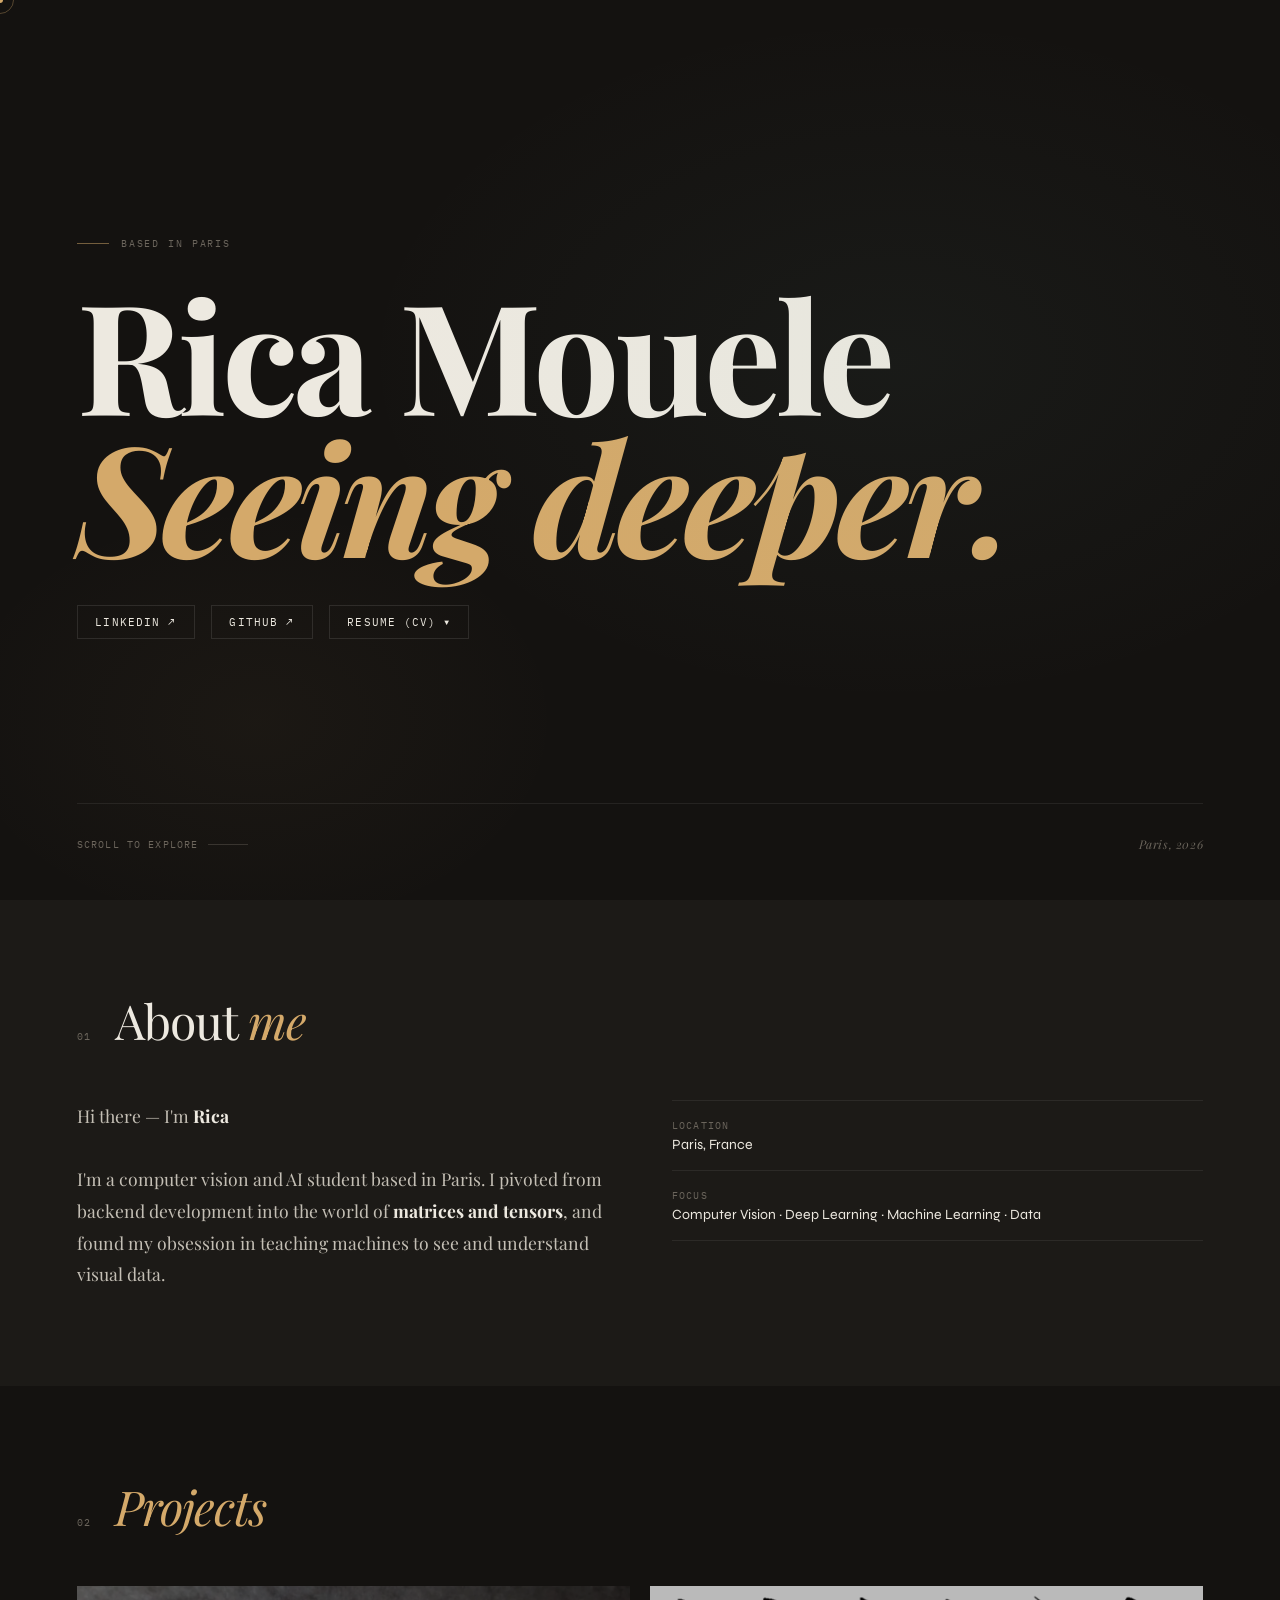
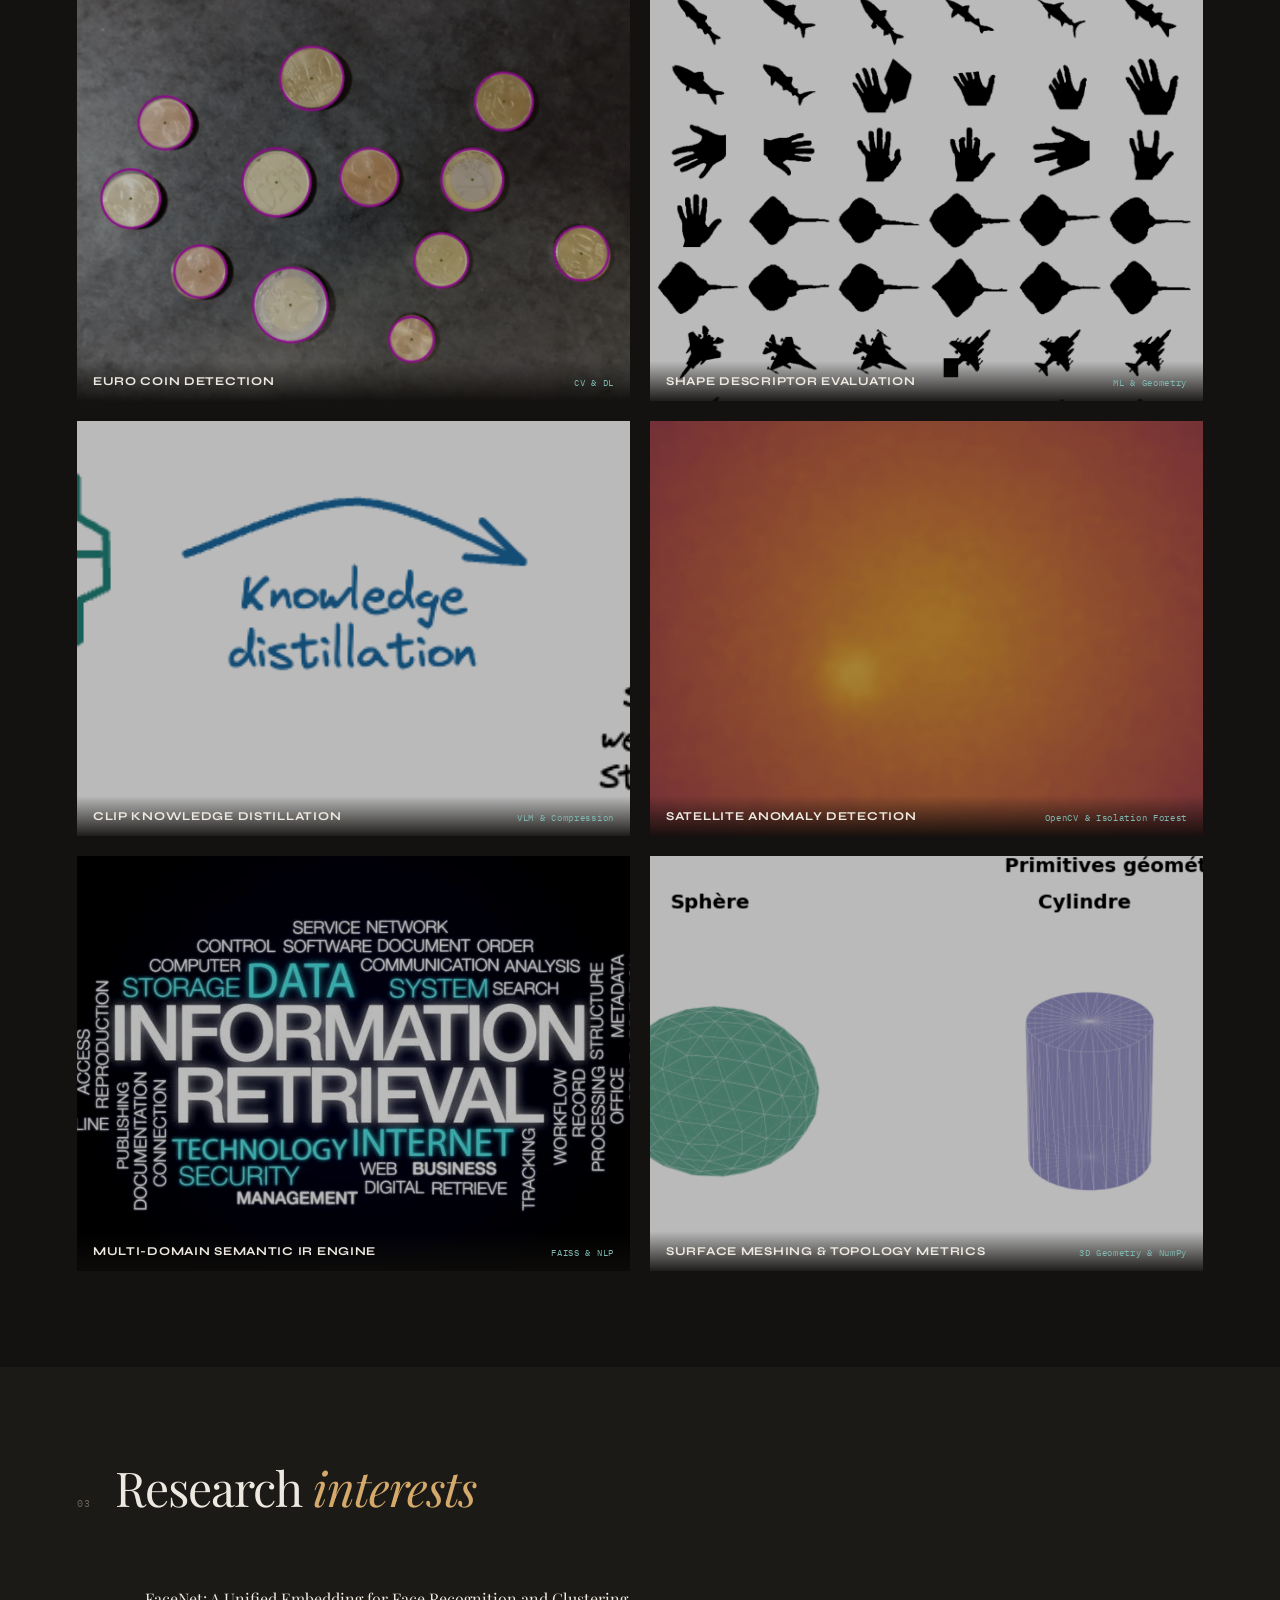
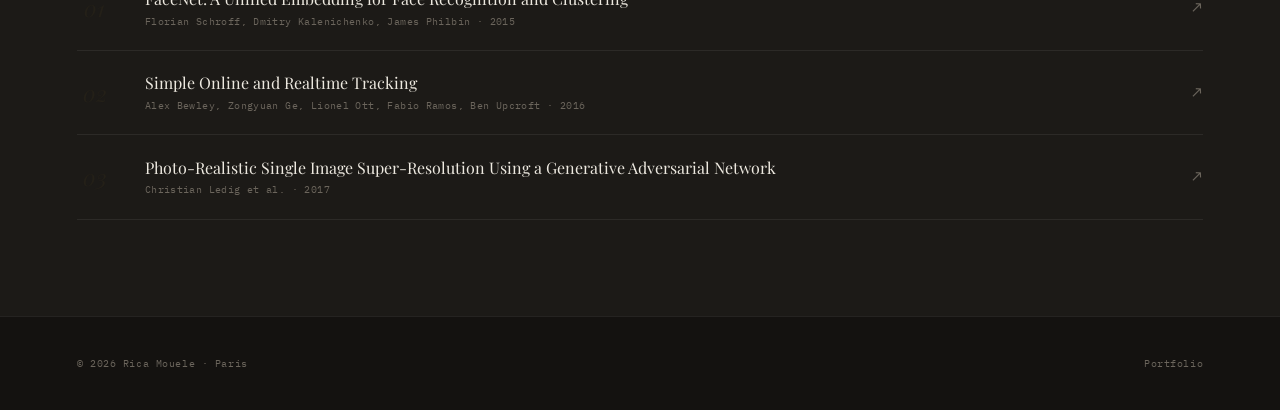
==== index.html @ d79a4155 "changes" ====
<!DOCTYPE html>
<html lang="en">
<head>
<meta charset="UTF-8">
<meta name="viewport" content="width=device-width, initial-scale=1.0">
<title>Rica — Computer Vision</title>
<link rel="preconnect" href="https://fonts.googleapis.com">
<link rel="preconnect" href="https://fonts.gstatic.com" crossorigin>
<link href="https://fonts.googleapis.com/css2?family=Playfair+Display:ital,wght@0,400;0,700;1,400;1,700&family=Syne:wght@400;700;800&family=IBM+Plex+Mono:wght@300;400&display=swap" rel="stylesheet">
<link rel="stylesheet" href="style.css">
</head>
<body>

<div id="c"></div>
<div id="cr"></div>

<div class="hero">
  <div class="hero-bg"></div>
  <div class="hero-inner">
    <div class="hero-eyebrow">Based in Paris</div>
    <h1 class="hero-name">
      Rica Mouele
      <em>Seeing deeper.</em>
    </h1>
    <div class="hero-links">
      <a class="hero-link" href="https://www.linkedin.com/in/rica-mouele/" target="_blank"><span>LinkedIn ↗</span></a>
      <a class="hero-link" href="https://github.com/RicaMl" target="_blank"><span>GitHub ↗</span></a>
      <div class="cv-wrap">
        <button class="cv-btn" id="cvBtn" onclick="toggleCV()">
          <span>Resume (CV)</span>
          <span class="cv-chevron" id="cvChevron">▼</span>
        </button>
        <div class="cv-dropdown" id="cvDropdown">
          <a class="cv-option" href="resume-en.pdf" target="_blank">En ↗</a>
          <a class="cv-option" href="resume-fr.pdf" target="_blank">Fr ↗</a>
        </div>
      </div>
    </div>
  </div>
  <div class="hero-bottom">
    <div class="scroll-hint">Scroll to explore</div>
    <div class="hero-num">Paris, 2026</div>
  </div>
</div>

<section id="about">
  <div class="sec-header reveal">
    <span class="sec-num">01</span>
    <h2 class="sec-title">About <em>me</em></h2>
  </div>
  <div class="about-grid reveal">
    <p class="about-text">
      Hi there — I'm <strong>Rica</strong> <br><br>
      I'm a computer vision and AI student based in Paris.
      I pivoted from backend development into the world of
      <strong>matrices and tensors</strong>, and found my obsession
      in teaching machines to see and understand visual data.
    </p>
    <div class="about-aside">
      <div class="about-detail">
        <span class="detail-label">Location</span>
        <span class="detail-value">Paris, France</span>
      </div>
      <div class="about-detail">
        <span class="detail-label">Focus</span>
        <span class="detail-value">Computer Vision · Deep Learning · Machine Learning · Data </span>
      </div>
    </div>
  </div>
</section>

<section id="projects">
  <div class="sec-header reveal">
    <span class="sec-num">02</span>
    <h2 class="sec-title"><em>Projects</em></h2>
  </div>
  <div class="projects-grid reveal">

    <div class="pcard" onclick="openModal('p1')">
      <img class="pcard-img" src="./images/img2.png" alt="Euro Coin Detection">
      <div class="pcard-overlay">
        <div class="overlay-label">Computer Vision</div>
        <div class="overlay-title">Click to explore →</div>
      </div>
      <div class="pcard-bar">
        <span class="pcard-name">Euro Coin Detection</span>
        <span class="pcard-tag">CV & DL</span>
      </div>
    </div>

    <div class="pcard" onclick="openModal('p2')">
      <img class="pcard-img" src="./images/bdshape_part.png" alt="Pattern Recognition">
      <div class="pcard-overlay">
        <div class="overlay-label">Pattern Recognition</div>
        <div class="overlay-title">Click to explore →</div>
      </div>
      <div class="pcard-bar">
        <span class="pcard-name">Shape Descriptor Evaluation</span>
        <span class="pcard-tag">ML & Geometry</span>
      </div>
    </div>

    <div class="pcard" onclick="openModal('p3')">
      <img class="pcard-img" src="./images/distill2.png" alt="CLIP Knowledge Distillation">
      <div class="pcard-overlay">
        <div class="overlay-label">Research & Deep Learning</div>
        <div class="overlay-title">Click to explore →</div>
      </div>
      <div class="pcard-bar">
        <span class="pcard-name">CLIP Knowledge Distillation</span>
        <span class="pcard-tag">VLM & Compression</span>
      </div>
    </div>

    <div class="pcard" onclick="openModal('p4')">
      <img class="pcard-img" src="./images/detection_anom.png" alt="Satellite Thermal Anomaly Detection">
      <div class="pcard-overlay">
        <div class="overlay-label">Space Systems & AI</div>
        <div class="overlay-title">Click to explore →</div>
      </div>
      <div class="pcard-bar">
        <span class="pcard-name">Satellite Anomaly Detection</span>
        <span class="pcard-tag">OpenCV & Isolation Forest</span>
      </div>
    </div>

    <div class="pcard" onclick="openModal('p5')">
      <img class="pcard-img" src="./images/Information_Retrieval.jpg" alt="Information Retrieval Engine">
      <div class="pcard-overlay">
        <div class="overlay-label">Information Retrieval & NLP</div>
        <div class="overlay-title">Click to explore →</div>
      </div>
      <div class="pcard-bar">
        <span class="pcard-name">Multi-Domain Semantic IR Engine</span>
        <span class="pcard-tag">FAISS & NLP</span>
      </div>
    </div>

    <div class="pcard" onclick="openModal('p6')">
      <img class="pcard-img" src="./images/surface_meshing_base.png" alt="Surface Meshing & Curvature Analysis">
      <div class="pcard-overlay">
        <div class="overlay-label">3D Geometry & Mesh Processing</div>
        <div class="overlay-title">Click to explore →</div>
      </div>
      <div class="pcard-bar">
        <span class="pcard-name">Surface Meshing & Topology Metrics</span>
        <span class="pcard-tag">3D Geometry & NumPy</span>
      </div>
    </div>

  </div>
</section>

<section id="research">
  <div class="sec-header reveal">
    <span class="sec-num">03</span>
    <h2 class="sec-title">Research <em>interests</em></h2>
  </div>
  <div class="reveal">
    <a class="paper" href="https://arxiv.org/pdf/1503.03832" target="_blank">
      <span class="paper-idx">01</span>
      <div class="paper-body">
        <div class="paper-title">FaceNet: A Unified Embedding for Face Recognition and Clustering</div>
        <div class="paper-authors">Florian Schroff, Dmitry Kalenichenko, James Philbin · 2015</div>
      </div>
      <span class="paper-arrow">↗</span>
    </a>
    <a class="paper" href="https://arxiv.org/pdf/1602.00763" target="_blank">
      <span class="paper-idx">02</span>
      <div class="paper-body">
        <div class="paper-title">Simple Online and Realtime Tracking</div>
        <div class="paper-authors">Alex Bewley, Zongyuan Ge, Lionel Ott, Fabio Ramos, Ben Upcroft · 2016</div>
      </div>
      <span class="paper-arrow">↗</span>
    </a>
    <a class="paper" href="https://arxiv.org/pdf/1609.04802" target="_blank">
      <span class="paper-idx">03</span>
      <div class="paper-body">
        <div class="paper-title">Photo-Realistic Single Image Super-Resolution Using a Generative Adversarial Network</div>
        <div class="paper-authors">Christian Ledig et al. · 2017</div>
      </div>
      <span class="paper-arrow">↗</span>
    </a>
  </div>
</section>

<footer>
  <span>© 2026 Rica Mouele · Paris</span>
  <span>Portfolio</span>
</footer>

<div class="mbackdrop" id="mbackdrop" onclick="closeOutside(event)">
  <div class="modal" id="modal">
    <button class="mclose" onclick="closeModal()">✕</button>
    <div class="modal-body">
      <div class="modal-left">
        <div id="mcat" class="modal-cat"></div>
        <div id="mtitle" class="modal-title"></div>
        <div id="mdesc" class="modal-desc"></div> <div id="mlinks" class="modal-links"></div>
      </div>
      <div class="modal-right" id="mgallery">
        </div>
    </div>
  </div>
</div>

<script>
// --- CURSOR & ANIMATIONS ---
const c = document.getElementById('c'), cr = document.getElementById('cr');
let mx = 0, my = 0, rx = 0, ry = 0;
document.addEventListener('mousemove', e => { mx = e.clientX; my = e.clientY; c.style.left = mx + 'px'; c.style.top = my + 'px'; });
(function loop() { rx += (mx - rx) * .1; ry += (my - ry) * .1; cr.style.left = rx + 'px'; cr.style.top = ry + 'px'; requestAnimationFrame(loop); })();
document.querySelectorAll('a, button, .pcard').forEach(el => {
  el.addEventListener('mouseenter', () => { c.style.width = '12px'; c.style.height = '12px'; });
  el.addEventListener('mouseleave', () => { c.style.width = '6px'; c.style.height = '6px'; });
});

const obs = new IntersectionObserver(e => { e.forEach(x => { if (x.isIntersecting) x.target.classList.add('visible'); }); }, { threshold: .1 });
document.querySelectorAll('.reveal').forEach(el => obs.observe(el));

function toggleCV() {
  document.getElementById('cvBtn').classList.toggle('open');
  document.getElementById('cvDropdown').classList.toggle('open');
}
document.addEventListener('click', e => {
  if (!e.target.closest('.cv-wrap')) {
    document.getElementById('cvBtn').classList.remove('remove');
    document.getElementById('cvDropdown').classList.remove('open');
  }
});

// --- INDEPENDENT PROJECTS CONFIGURATION ---
const projects = {
  p1: { 
    cat: 'Computer Vision & Deep Learning', 
    title: 'Euro Coin Detection & Dual-Pipeline Valuation', 
    desc: `
      <strong>The Challenge</strong><br>
      How do we count and identify currency efficiently? This project benchmarks 
      <strong>Traditional Mathematics</strong> against modern <strong>Deep Learning</strong> 
      to explore the boundaries of both approaches.<br><br>

      <strong>Pipeline 1: Traditional Image Analysis (No AI)</strong>
      <ul>
        <li>Shape Detection:<em> Hough Circle Transform</em> using edge gradients to isolate round geometry.</li>
        <li>Color Inspection (The HSV Trick): Isolates <strong>Hue (H)</strong> and <strong>Saturation (S)</strong> channels to distinguish copper from gold, and detect bimetallic rings (1€/2€).</li>
        <li>Scale-Free Valuation: A relative "Ratio Voting" strategy based on real-world coin diameters.</li>
      </ul>
      <strong>Pipeline 2: Deep Learning Shift (AlexNet)</strong>
      <ul>
        <li>Architecture: Custom <em>AlexNet CNN</em> trained across 315 coin types (69% Test Accuracy).</li>
        <li>The Fine-Grained Limit: Revealed a real-world edge case—the network struggled with Euro coins (0% accuracy on certain 50-cent variants) because they share identical faces and only differ by tiny, country-specific national backs.</li>
      </ul>
      <strong>Key Takeaway</strong><br>
      Classical methods offer perfect interpretability and lightweight execution but break under glares. Deep Learning provides massive structural robustness but demands advanced fine-grained attention to catch microscopic currency details.
    `, 
    links: [
      { t: 'GitHub Repository 1 ↗', u: 'https://github.com/RicaMl/ProjetAnalyseImageMoney' },
      { t: 'GitHub Repository 2 ↗', u: 'https://github.com/RicaMl/DL4CV_Coin_classification2' }
    ],
    gallery: [
      { src: './images/1_2_EUROS_HUE.png', caption: 'HSV Color Space Channels Isolation for Bimetallic & Copper Detection' },
      { src: './images/detection.png ', caption: 'Circles Detection and Count' },
      { src: './images/detection3.png', caption: 'Circles Detection and Count' }
    ] 
  },

  p2: { 
    cat: 'Pattern Recognition & Machine Learning', 
    title: 'Shape Recognition & Feature Descriptor Evaluation', 
    desc: `
      <strong>The Goal</strong><br>
      How do classical mathematical signatures handle shape distortions? This project evaluates 5 traditional geometric descriptors (Fourier, Ellipticity, Angular Signatures, and Distortion Forces) on <strong>BDshape</strong>, a binary dataset featuring heavy occlusions and structural noise.<br><br>

      <strong>The Pipeline</strong><br>
      Instead of using raw images, we classified the extracted feature vectors using three distinct strategies:
      • <strong>Supervised:</strong> Optimized <em>k-NN</em> classifiers (via GridSearchCV).<br>
      • <strong>Unsupervised:</strong> <em>k-Means (Dynamic Clouds)</em> to analyze natural class clustering.<br>
      • <strong>Ensemble:</strong> A <em>Majority/Soft Voting</em> fusion layer combining all 5 models.<br><br>

      <strong>Key Takeaway</strong><br>
      Evaluated via Precision/Recall curves and Confusion Matrices, the project benchmarks where individual geometric signatures fail due to high intra-class heterogeneity, and demonstrates how an ensemble multi-expert vote stabilizes decision boundaries.
      `, 
    links: [
      { t: 'GitHub Repository ↗', u: 'https://github.com/RicaMl/Reconnaissance_de_formes_projet' }
    ],
    gallery: [
      { src: './images/bdshape_all.png', caption: 'The BDshape Dataset: 9 complex binary classes showcasing occlusions, distortions, and partial views.' },
      { src: './images/bdshape_curve_vote.png', caption: 'Evaluation: PR Curve for Majority  Voting across 9 Classes.' }
    ] 
  },

  p3: { 
    cat: 'Deep Learning & Research', 
    title: 'CLIP-KD: Knowledge Distillation for Marine Vision-Language Models', 
    desc: `
      <strong>The Goal</strong><br>
      How do we deploy large Vision-Language Models (VLMs) on resource-constrained edge devices? This research project studies <strong>Knowledge Distillation (KD)</strong> frameworks to compress a massive CLIP model into a compact student network for underwater image-text retrieval.<br><br>

      <strong>The Methodology</strong>
      <ul>
        <li><strong>Teacher-Student Setup:</strong> Distilling a fine-tuned <em>ViT-B/16</em> (Teacher) into a lightweight <em>ResNet-50</em> (Student) using the marine <strong>FathomNet</strong> dataset.</li>
        <li><strong>Distillation Strategies:</strong> Implemented a multi-loss optimization layer combining <strong>Feature Distillation (FD)</strong>, <strong>Interactive Contrastive Learning (ICL)</strong>, and Custom Contrastive KD.</li>
        <li><strong>VLM Caption Engineering:</strong> Generation of legends with GPT-4o mini Model from Openai.</li>
      </ul>

      <strong>Key Takeaway & Results</strong><br>
      Evaluated on unseen underwater species (Zero-Shot), the fine-tuned teacher reached <strong>85.7% accuracy</strong>, while our compressed student successfully out-performed the non-adapted baseline by +14.3 points. The project successfully benchmarks the efficiency limits of multimodal distillation in highly specialized scientific domains.
    `, 
    links: [
      { t: 'GitHub Repository ↗', u: 'https://github.com/RicaMl/CLIP-KD' }
    ],
    gallery: [
      { src: './images/distill.jpeg', caption: 'Distillation Global Architecture.' },
      { src: './images/animal_label.png', caption: 'Dataset Engineering: Specialized marine images from the FathomNet API paired with VLM-generated descriptions.' },
    ] 
  },

  p4: { 
    cat: 'Space Systems & Unsupervised AI', 
    title: 'Satellite Payload Thermal Anomaly Detection', 
    desc: `
      <strong>The Goal</strong><br>
      How do we monitor satellite payload health autonomously in space? This R&D project builds an automated telemetry pipeline to detect, segment, and classify thermal anomalies on satellite infrared calibration images.<br><br>

      <strong>The Engineering Stack</strong>
      <ul>
        <li><strong>Synthetic Simulation:</strong> Built a custom generator simulating orbit environments (photon noise, hot pixels, overheating thermal gradients).</li>
        <li><strong>OpenCV Computer Vision:</strong> Implemented adaptive thresholding, morphological closures, and contour extraction to segment suspicious Regions of Interest (ROIs).</li>
        <li><strong>Unsupervised Isolation Forest:</strong> Trained an outlier-detection model on geometric and thermal feature vectors (area, max/mean temperature, circularity) to separate normal fluctuations from true critical failures.</li>
      </ul>

      <strong>Key Takeaway & Analytics</strong><br>
      Reaching an <strong>83% detection accuracy</strong> on critical anomalies, the system outputs a real-time flight diagnosis dashboard complete with confusion matrices, decision boundaries (Area vs. Max Temp), and fully annotated bounding boxes mapping nominal vs. critical zones.
    `, 
    links: [
      { t: 'GitHub Repository ↗', u: 'https://github.com/RicaMl/Thermal_Image_Anomaly_Detection' }
    ],
    gallery: [
      { src: './images/thermal-simulation-mask.png', caption: 'Synthetic Infrared Telemetry Simulation & Morphological Binary Masks.' },
      { src: './images/isolation-forest-boundary.png', caption: 'Isolation Forest Decision Boundary (Area vs. Maximum Temperature Features).' },
      { src: './images/satellite-flight-diagnosis.png', caption: 'Final Flight-Condition Diagnostics — Annotated Test Frame marking Critical vs Nominal regions.' }
    ] 
  },

  p5: { 
    cat: 'Information Retrieval & NLP', 
    title: 'Hybrid Semantic Search & Classifier-Guided Retrieval Engine', 
    desc: `
      <strong>The Goal</strong><br>
      How do we scale high-precision semantic search across massive, multi-domain text corpora without destroying latency? This project builds a production-grade, two-phase Information Retrieval (IR) system designed to index, retrieve, and rank documents from a dataset of <strong>216,000 multi-domain documents</strong>.<br><br>

      <strong>The Architecture</strong>
      <ul>
        <li><strong>Dense Embedding Indexing:</strong> Encoded document text fields using state-of-the-art <em>BAAI/bge-base-en-v1.5</em> embeddings, mapped into high-performance <strong>FAISS sub-indexes</strong> for sub-millisecond lookups.</li>
        <li><strong>Classifier-Guided Expert Mode:</strong> Built a <em>LinearSVC + SMOTE</em> query domain classifier (97.1% cross-validation accuracy). If classification confidence exceeds 80%, the system locks search into specialized sub-indexes, drastically cutting down the search space and eliminating fatal cross-domain errors.</li>
        <li><strong>Lexical & Hybrid Fusions:</strong> Benchmarked traditional <em>BM25+</em> and <em>TF-IDF</em> pipelines against dense retrieval, evaluating Reciprocal Rank Fusion (RRF) for multi-perspective ranking.</li>
      </ul>

      <strong>Key Takeaway & Benchmarks</strong><br>
      The architecture successfully proves that **Dense Embeddings + Classifier Guided-Routing** outperforms complex hybrid fusions, achieving a massive **70.76% Recall@20** and **52.02% MRR** while reducing operational latency down to an ultra-fast **30.6 ms**.
    `, 
    links: [
      { t: 'GitHub Repository ↗', u: 'https://github.com/RicaMl/Retrieval_Engine' }
    ],
    gallery: [
      { src: './images/umap-embedding-space.png', caption: 'High-Dimensional Clustering: 2D UMAP projection of document embedding distributions across the 5 domains.' },
      { src: './images/ir-performance-benchmark.png', caption: 'Performance Benchmarks: Latency (ms) vs. MRR comparison proving the efficiency of Classifier-Guided Dense Search.' }
    ] 
  },
  p6: { 
    cat: '3D Geometry & Mesh Processing', 
    title: 'Surface Meshing Exploration & Topology Metrics Engine', 
    desc: `
      <strong>The Goal</strong><br>
      How do algorithms analyze and evaluate 3D shapes accurately? This project implements a geometric processing pipeline using <em>trimesh</em> to generate 3D primitives, evaluate structural mesh quality, and compute discrete differential geometry properties.<br><br>

      <strong>The Technical Stack</strong>
      <ul>
        <li><strong>Primitive Generation & Analysis:</strong> Synthesized and evaluated parametric 3D manifolds (spheres, cylinders, planes, tori) to map structural topology behavior.</li>
        <li><strong>Quality Metric Optimization:</strong> Developed algorithmic functions to calculate triangle element deformation via <strong>Aspect Ratio</strong>, <strong>Skewness</strong>, and interior angles.</li>
        <li><strong>Discrete Differential Geometry:</strong> Implemented the <strong>Angular Defect Method</strong> to estimate discrete Gaussian Curvature ($K$), creating statistical shape signatures to isolate geometric properties (flat, positive, or negative regions).</li>
      </ul>

      <strong>Key Takeaway & Convergence</strong><br>
      Through rigorous benchmarking, the project mathematically demonstrates the <strong>quadratic convergence</strong> of curvature error relative to mesh face density. The extracted curvature histograms establish a highly predictive feature vector, laying the foundation for 3D shape segmentation using Geometric Deep Learning (GNNs & PointNet).
    `, 
    links: [
      { t: 'GitHub Repository ↗', u: 'https://github.com/RicaMl/Surface_Meshing/tree/main' }
    ],
    gallery: [
      { src: './images/surface_meshing_gauss1.png', caption: '3D Primitive Generation and Discrete Gaussian Curvature ($K$) Mapping.' },
      { src: './images/surface_meshing_gauss2.png', caption: '3D Primitive Generation and Discrete Gaussian Curvature ($K$) Mapping.' },
      { src: './images/surface_meshing_signature.png', caption: 'Curvature signature by primitive.' }
    ] 
  },
};

// --- MODAL ENGINE ---
function openModal(id) {
  const p = projects[id]; 
  if (!p) return;
  
  document.getElementById('mcat').textContent = p.cat;
  document.getElementById('mtitle').textContent = p.title;
  
  // FIX: Utilisation de innerHTML pour interpréter correctement le formattage (strong, br, etc.)
  document.getElementById('mdesc').innerHTML = p.desc; 

  const ml = document.getElementById('mlinks'); 
  ml.innerHTML = '';
  p.links.forEach(l => {
    const a = document.createElement('a');
    a.className = 'mlink'; a.href = l.u; a.target = '_blank'; a.textContent = l.t;
    ml.appendChild(a);
  });

  const mg = document.getElementById('mgallery'); 
  mg.innerHTML = '';
  const hasGallery = p.gallery && p.gallery.length > 0;
  
  document.getElementById('modal').querySelector('.modal-body')
    .classList.toggle('no-gallery', !hasGallery);
  mg.style.display = hasGallery ? '' : 'none';

  (p.gallery || []).forEach(item => {
    const wrap = document.createElement('div');
    const img = document.createElement('img');
    img.className = 'modal-gallery-img'; 
    img.src = item.src; 
    img.alt = item.caption || '';
    wrap.appendChild(img);
    
    if (item.caption) {
      const cap = document.createElement('p');
      cap.className = 'modal-gallery-caption'; 
      cap.textContent = item.caption;
      wrap.appendChild(cap);
    }
    mg.appendChild(wrap);
  });

  document.getElementById('mbackdrop').classList.add('open');
  document.body.style.overflow = 'hidden';
}

function closeModal() { 
  document.getElementById('mbackdrop').classList.remove('open'); 
  document.body.style.overflow = ''; 
}
function closeOutside(e) { 
  if (e.target === document.getElementById('mbackdrop')) closeModal(); 
}
document.addEventListener('keydown', e => { 
  if (e.key === 'Escape') closeModal(); 
});
</script>

</body>
</html>
---- style.css ----
*,*::before,*::after{box-sizing:border-box;margin:0;padding:0}
:root{
  --bg:#141210;
  --surface:#1c1a17;
  --surface2:#242018;
  --text:#ede9e0;
  --muted:#6b655c;
  --warm:#d4a96a;
  --cool:#7eb8b0;
  --border:rgba(255,255,255,0.07);
  --serif:'Playfair Display',serif;
  --sans:'Syne',sans-serif;
  --mono:'IBM Plex Mono',monospace;
}

html{scroll-behavior:smooth}
body{background:var(--bg);color:var(--text);font-family:var(--sans);overflow-x:hidden;cursor:none}

/* ── CURSOR ─────────────────────────────────────────── */
#c{position:fixed;width:6px;height:6px;background:var(--warm);border-radius:50%;pointer-events:none;z-index:9999;transform:translate(-50%,-50%);transition:width .15s,height .15s}
#cr{position:fixed;width:28px;height:28px;border:1px solid rgba(212,169,106,.35);border-radius:50%;pointer-events:none;z-index:9998;transform:translate(-50%,-50%)}

/* ── HERO ────────────────────────────────────────────── */
.hero{min-height:100vh;display:grid;grid-template-rows:1fr auto;padding:0 6vw;position:relative;overflow:hidden}
.hero-bg{position:absolute;inset:0;background:radial-gradient(ellipse 60% 55% at 70% 40%,rgba(126,184,176,.05) 0%,transparent 70%),radial-gradient(ellipse 40% 40% at 20% 80%,rgba(212,169,106,.04) 0%,transparent 60%);pointer-events:none}
.hero-inner{display:flex;flex-direction:column;justify-content:center;gap:2rem;padding-top:8vh}

.hero-eyebrow{font-family:var(--mono);font-size:.65rem;letter-spacing:.18em;text-transform:uppercase;color:var(--muted);display:flex;align-items:center;gap:.75rem}
.hero-eyebrow::before{content:'';width:32px;height:1px;background:var(--warm);opacity:.5}

.hero-name{font-family:var(--serif);font-size:clamp(4rem,12vw,10rem);line-height:.92;letter-spacing:-.03em;font-weight:700}
.hero-name em{font-style:italic;color:var(--warm);display:block}

.hero-desc{font-family:var(--mono);font-size:.8rem;color:var(--muted);line-height:1.9;max-width:380px;font-weight:300;letter-spacing:.02em}

.hero-links{display:flex;gap:1rem;flex-wrap:wrap;margin-top:.5rem}

.hero-link{font-family:var(--mono);font-size:.68rem;letter-spacing:.1em;text-transform:uppercase;color:var(--text);text-decoration:none;padding:.55rem 1.1rem;border:1px solid rgba(255,255,255,.1);transition:all .25s ease;position:relative;overflow:hidden}
.hero-link::before{content:'';position:absolute;inset:0;background:var(--warm);opacity:0;transform:scaleX(0);transform-origin:left;transition:transform .3s ease,opacity .3s ease}
.hero-link:hover::before{transform:scaleX(1);opacity:.12}
.hero-link:hover{border-color:rgba(212,169,106,.4);color:var(--warm)}
.hero-link span{position:relative;z-index:1}

/* CV dropdown */
.cv-wrap{position:relative}
.cv-btn{font-family:var(--mono);font-size:.68rem;letter-spacing:.1em;text-transform:uppercase;color:var(--text);background:none;border:1px solid rgba(255,255,255,.1);padding:.55rem 1.1rem;cursor:pointer;transition:all .25s ease;display:flex;align-items:center;gap:.5rem}
.cv-btn:hover{border-color:rgba(212,169,106,.4);color:var(--warm)}
.cv-chevron{font-size:.5rem;transition:transform .2s}
.cv-btn.open .cv-chevron{transform:rotate(180deg)}
.cv-dropdown{display:none;position:absolute;top:calc(100% + 6px);left:0;background:var(--surface2);border:1px solid rgba(255,255,255,.1);min-width:160px;z-index:50}
.cv-dropdown.open{display:block}
.cv-option{display:block;font-family:var(--mono);font-size:.65rem;letter-spacing:.08em;color:var(--muted);text-decoration:none;padding:.6rem .9rem;border-bottom:1px solid var(--border);transition:all .2s}
.cv-option:last-child{border-bottom:none}
.cv-option:hover{color:var(--warm);background:rgba(212,169,106,.05)}

.hero-bottom{padding:2rem 0 3rem;display:flex;align-items:center;gap:2rem;border-top:1px solid var(--border)}
.scroll-hint{font-family:var(--mono);font-size:.6rem;letter-spacing:.12em;color:var(--muted);text-transform:uppercase;display:flex;align-items:center;gap:.6rem}
.scroll-hint::after{content:'';width:40px;height:1px;background:currentColor;opacity:.4;animation:scrollLine 2s ease-in-out infinite}
@keyframes scrollLine{0%,100%{transform:scaleX(1);opacity:.4}50%{transform:scaleX(.3);opacity:.15}}
.hero-num{margin-left:auto;font-family:var(--serif);font-size:.75rem;color:var(--muted);font-style:italic;letter-spacing:.05em}

/* ── SECTIONS ────────────────────────────────────────── */
section{padding:6rem 6vw}
.sec-header{display:flex;align-items:baseline;gap:1.5rem;margin-bottom:3.5rem}
.sec-num{font-family:var(--mono);font-size:.6rem;color:var(--muted);letter-spacing:.1em;flex-shrink:0}
.sec-title{font-family:var(--serif);font-size:clamp(1.8rem,4.5vw,3rem);line-height:1;letter-spacing:-.02em;font-weight:400}
.sec-title em{font-style:italic;color:var(--warm)}

/* ── ABOUT ───────────────────────────────────────────── */
#about{background:var(--surface)}
.about-grid{display:grid;grid-template-columns:1fr 1fr;gap:4rem;align-items:start}
.about-text{font-family:var(--serif);font-size:1.1rem;line-height:1.8;color:#c4bfb5;font-weight:400}
.about-text strong{color:var(--text);font-weight:700}
.about-detail{padding:1.1rem 0;border-bottom:1px solid var(--border);display:flex;flex-direction:column;gap:.25rem}
.about-detail:first-child{border-top:1px solid var(--border)}
.detail-label{font-family:var(--mono);font-size:.6rem;letter-spacing:.12em;text-transform:uppercase;color:var(--muted)}
.detail-value{font-size:.88rem;color:var(--text)}

/* ── PROJECTS ────────────────────────────────────────── */
#projects{background:var(--bg)}
.projects-grid{display:grid;grid-template-columns:repeat(2,1fr);gap:1.25rem}

.pcard{cursor:pointer;position:relative;overflow:hidden;background:var(--surface2);display:block;aspect-ratio:4/3}

.pcard-img{position:absolute;inset:0;width:100%;height:100%;object-fit:cover;display:block;filter:grayscale(35%) brightness(.72) contrast(1.05);transition:transform .6s cubic-bezier(.25,.46,.45,.94),filter .5s ease}
.pcard:hover .pcard-img{transform:scale(1.07);filter:grayscale(0%) brightness(.5) contrast(1.1)}

.pcard-bar{position:absolute;bottom:0;left:0;right:0;padding:.8rem 1rem;background:linear-gradient(to top,rgba(14,12,10,.9) 0%,transparent 100%);display:flex;align-items:flex-end;justify-content:space-between;z-index:2}
.pcard-name{font-family:var(--sans);font-size:.75rem;font-weight:700;letter-spacing:.06em;text-transform:uppercase;color:var(--text)}
.pcard-tag{font-family:var(--mono);font-size:.55rem;color:var(--cool);letter-spacing:.08em}

.pcard-overlay{position:absolute;inset:0;display:flex;flex-direction:column;justify-content:center;align-items:center;padding:1.5rem;text-align:center;z-index:3;opacity:0;transform:translateY(8px);transition:opacity .35s ease,transform .35s ease;background:rgba(14,12,10,.35);pointer-events:none}
.pcard:hover .pcard-overlay{opacity:1;transform:translateY(0)}
.overlay-label{font-family:var(--mono);font-size:.6rem;letter-spacing:.12em;text-transform:uppercase;color:var(--warm);margin-bottom:.5rem}
.overlay-title{font-family:var(--serif);font-size:1.1rem;font-style:italic;color:#fff;line-height:1.3}

/* ── RESEARCH ────────────────────────────────────────── */
#research{background:var(--surface)}
.paper{display:grid;grid-template-columns:auto 1fr auto;align-items:center;gap:2rem;padding:1.4rem 0;border-bottom:1px solid var(--border);text-decoration:none;transition:all .25s ease;position:relative}
.paper::before{content:'';position:absolute;left:0;bottom:0;width:0;height:1px;background:var(--warm);transition:width .4s ease}
.paper:hover::before{width:100%}
.paper:hover .paper-title{color:var(--warm)}
.paper:hover .paper-idx{color:var(--warm)}
.paper-idx{font-family:var(--serif);font-size:1.4rem;font-style:italic;color:var(--surface2);width:36px;text-align:center;transition:color .25s}
.paper-title{font-family:var(--serif);font-size:1rem;color:var(--text);transition:color .25s;line-height:1.3}
.paper-authors{font-family:var(--mono);font-size:.6rem;color:var(--muted);letter-spacing:.04em;margin-top:.3rem}
.paper-arrow{font-size:.95rem;color:var(--muted);transition:transform .25s,color .25s}
.paper:hover .paper-arrow{transform:translate(3px,-3px);color:var(--warm)}

/* ── MODAL ───────────────────────────────────────────── */
.mbackdrop{display:none;position:fixed;inset:0;background:rgba(10,8,6,.9);backdrop-filter:blur(10px);z-index:200;align-items:center;justify-content:center;padding:2rem}
.mbackdrop.open{display:flex;animation:mfade .2s ease}
@keyframes mfade{from{opacity:0}to{opacity:1}}

.modal{background:var(--surface);max-width:900px;width:100%;max-height:88vh;overflow-y:auto;position:relative;animation:mup .25s ease}
@keyframes mup{from{opacity:0;transform:translateY(14px)}to{opacity:1;transform:none}}

.modal-img-hero{width:100%;height:260px;object-fit:cover;display:block;filter:brightness(.78)}

.modal {
  background: var(--surface);
  /* Augmenté de 1100px à 1300px pour donner de la largeur aux deux colonnes */
  max-width: min(1300px, 94vw); 
  width: 100%;
  /* Augmenté de 90vh à 94vh pour maximiser l'espace vertical sur grand écran */
  max-height: 94vh;
  position: relative;
  animation: mup .25s ease;
  display: flex;
  flex-direction: column;
}

.modal-body {
  display: grid;
  grid-template-columns: 1.1fr 0.9fr; /* Donne un léger avantage de taille à la description */
  gap: 0;
  flex: 1;
}

.modal-body.no-gallery {
  grid-template-columns: 1fr;
}

.modal-left {
  padding: 3rem 3rem 3.5rem; /* Légèrement plus aéré */
  border-right: 1px solid var(--border);
  overflow-y: auto;
  /* Augmenté pour que le texte puisse s'étendre verticalement avant de scroller */
  max-height: 75vh; 
}

.modal-body.no-gallery .modal-left {
  border-right: none;
  max-width: 800px; /* Plus large aussi quand il n'y a pas de galerie */
  padding: 3rem 4rem 4rem;
}

.modal-right {
  padding: 2.5rem;
  overflow-y: auto;
  /* Aligné sur la partie gauche pour un défilement parfaitement symétrique */
  max-height: 75vh; 
  display: flex;
  flex-direction: column;
  gap: 1.5rem; /* Plus d'espace entre tes images de résultats */
}
.modal-cat{font-family:var(--mono);font-size:.6rem;letter-spacing:.15em;text-transform:uppercase;color:var(--warm);margin-bottom:.5rem}
.modal-title{font-family:var(--serif);font-size:1.5rem;line-height:1.15;font-weight:700;margin-bottom:1.1rem}
.modal-desc{font-size:.87rem;color:#9a948c;line-height:1.85}
.modal-links{display:flex;gap:.75rem;margin-top:1.4rem;flex-wrap:wrap}
.mlink{font-family:var(--mono);font-size:.63rem;letter-spacing:.07em;color:var(--text);text-decoration:none;padding:.4rem .85rem;border:1px solid rgba(255,255,255,.1);transition:all .2s}
.mlink:hover{border-color:rgba(212,169,106,.4);color:var(--warm)}

.modal-gallery-img{width:100%;aspect-ratio:4/3;object-fit:cover;display:block;filter:brightness(.85)}
.modal-gallery-img:hover{filter:brightness(1)}
.modal-gallery-caption{font-family:var(--mono);font-size:.58rem;color:var(--muted);letter-spacing:.06em;margin-top:.4rem}

.mclose{position:absolute;top:.9rem;right:.9rem;background:var(--surface2);border:1px solid var(--border);color:var(--muted);width:30px;height:30px;display:flex;align-items:center;justify-content:center;cursor:pointer;font-size:.72rem;transition:all .2s;z-index:10}
.mclose:hover{color:var(--text);border-color:rgba(255,255,255,.22)}

@media(max-width:700px){
  .modal-body{grid-template-columns:1fr}
  .modal-body.no-gallery{grid-template-columns:1fr}
  .modal-left{border-right:none;border-bottom:1px solid var(--border);max-height:none}
  .modal-right{max-height:none}
}

/* ── FOOTER ──────────────────────────────────────────── */
footer{padding:2.5rem 6vw;border-top:1px solid var(--border);display:flex;align-items:center;justify-content:space-between;font-family:var(--mono);font-size:.6rem;color:var(--muted);letter-spacing:.06em;flex-wrap:wrap;gap:.75rem}
footer a{color:var(--muted);text-decoration:none;transition:color .2s}
footer a:hover{color:var(--warm)}

/* ── SCROLL REVEAL ───────────────────────────────────── */
.reveal{opacity:0;transform:translateY(24px);transition:opacity .7s ease,transform .7s ease}
.reveal.visible{opacity:1;transform:none}

/* ── SCROLLBAR ───────────────────────────────────────── */
::-webkit-scrollbar{width:3px}
::-webkit-scrollbar-track{background:transparent}
::-webkit-scrollbar-thumb{background:var(--border)}

/* ── RESPONSIVE ──────────────────────────────────────── */
@media(max-width:900px){
  .about-grid{grid-template-columns:1fr}
  .projects-grid{grid-template-columns:repeat(2,1fr)}
}
@media(max-width:600px){
  .projects-grid{grid-template-columns:1fr}
  .paper{grid-template-columns:auto 1fr;gap:1rem}
  .paper-arrow{display:none}
  section{padding:4rem 5vw}
  .hero{padding:0 5vw}
  body{cursor:auto}
  #c,#cr{display:none}
}
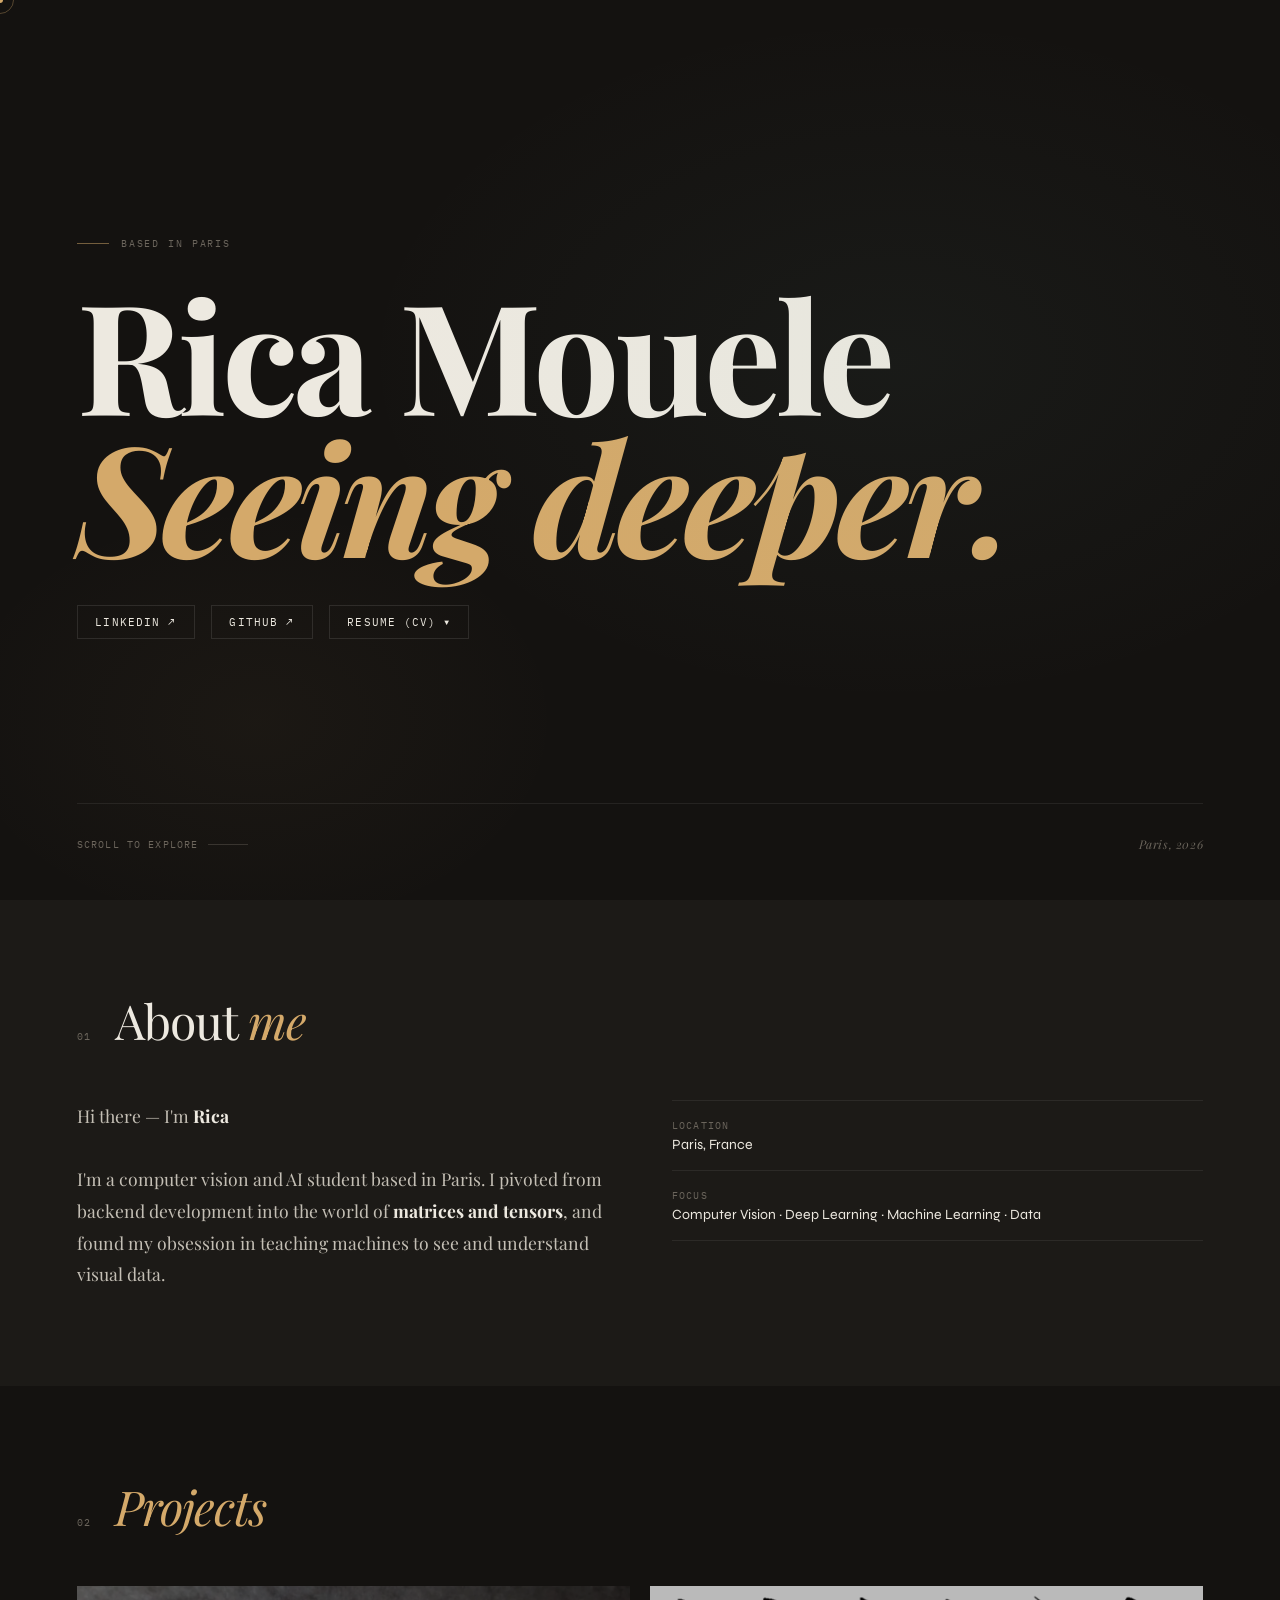
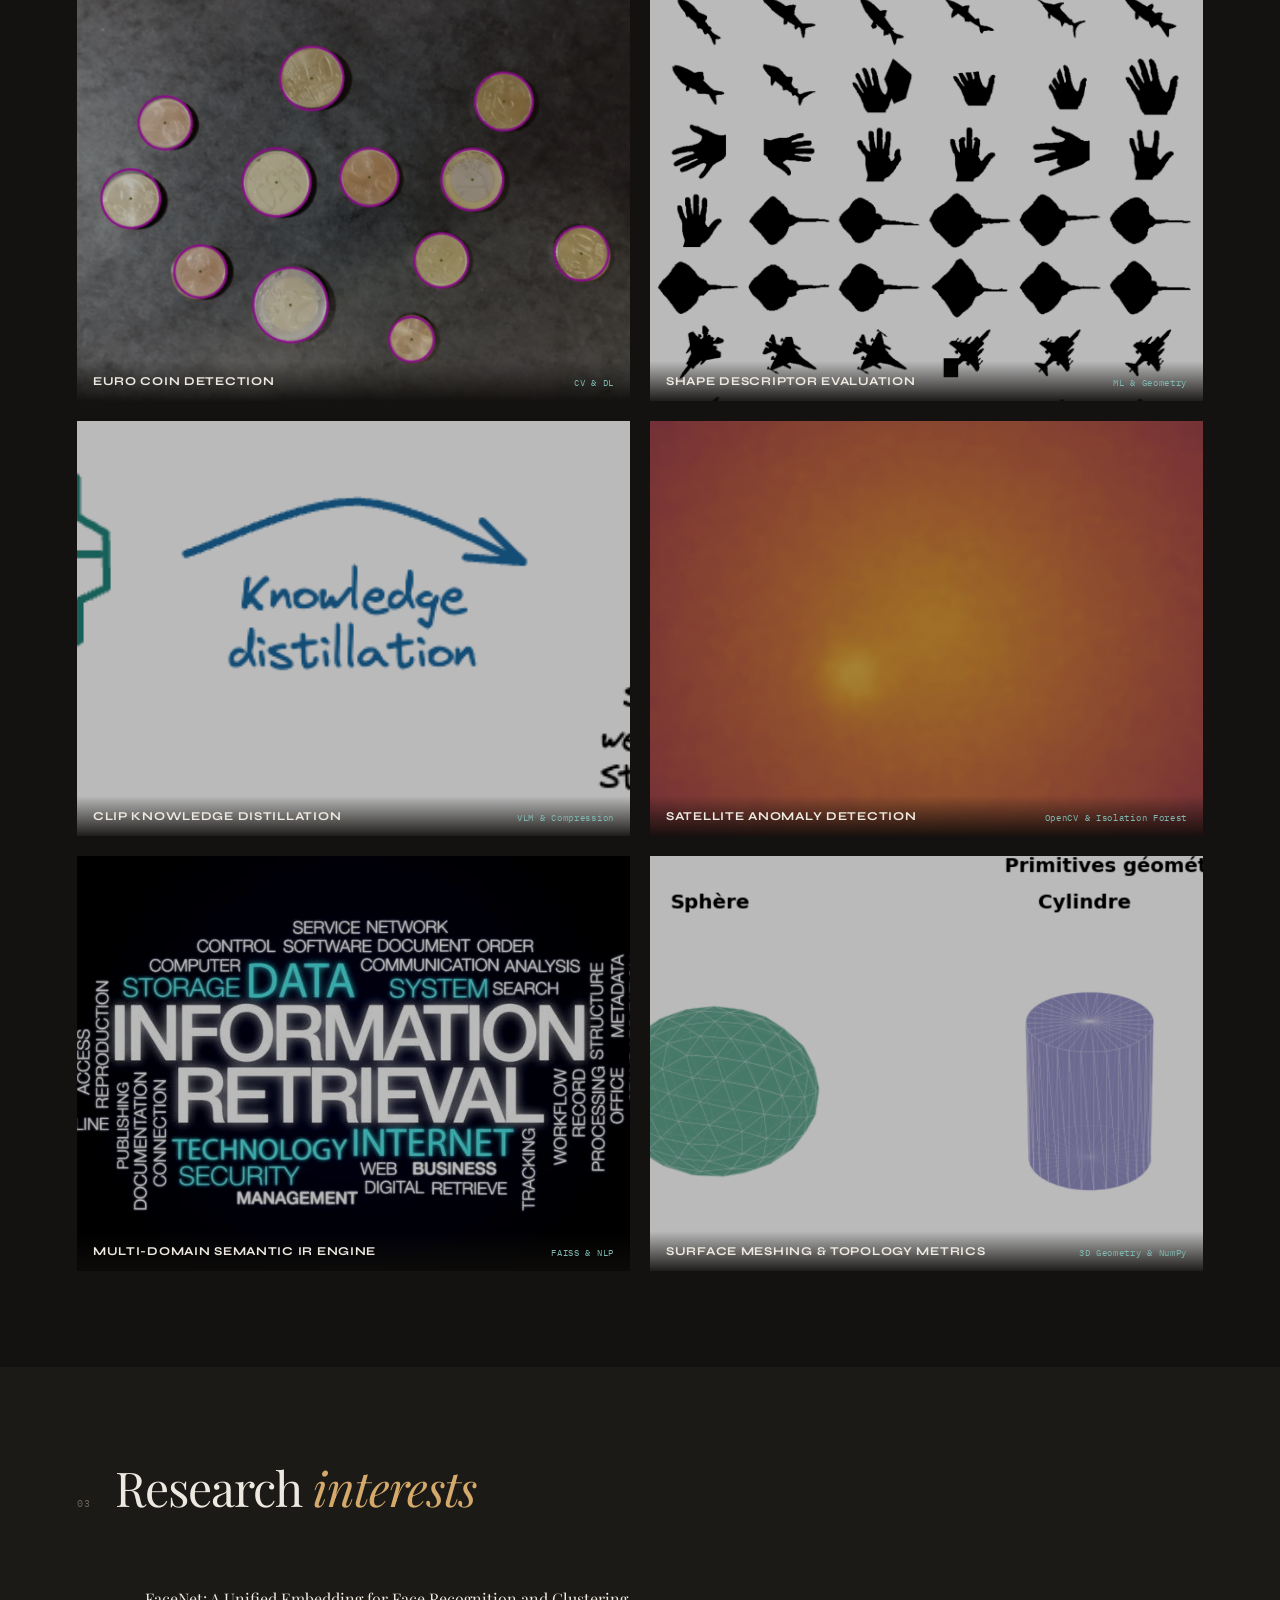
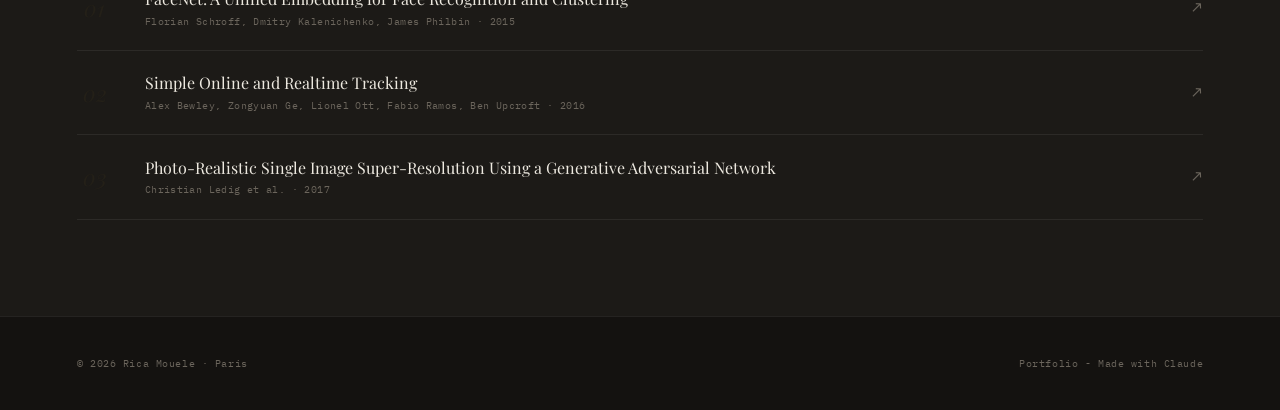
==== commit 866edfc1: "third" ====
--- a/index.html
+++ b/index.html
@@ -31,8 +31,8 @@
           <span class="cv-chevron" id="cvChevron">▼</span>
         </button>
         <div class="cv-dropdown" id="cvDropdown">
-          <a class="cv-option" href="resume-en.pdf" target="_blank">En ↗</a>
-          <a class="cv-option" href="resume-fr.pdf" target="_blank">Fr ↗</a>
+          <a class="cv-option" href="CV_RM_EN.pdf" target="_blank">En ↗</a>
+          <a class="cv-option" href="CV_RM_FR.pdf" target="_blank">Fr ↗</a>
         </div>
       </div>
     </div>
@@ -186,7 +186,7 @@
 
 <footer>
   <span>© 2026 Rica Mouele · Paris</span>
-  <span>Portfolio</span>
+  <span>Portfolio - Made with Claude</span>
 </footer>
 
 <div class="mbackdrop" id="mbackdrop" onclick="closeOutside(event)">
